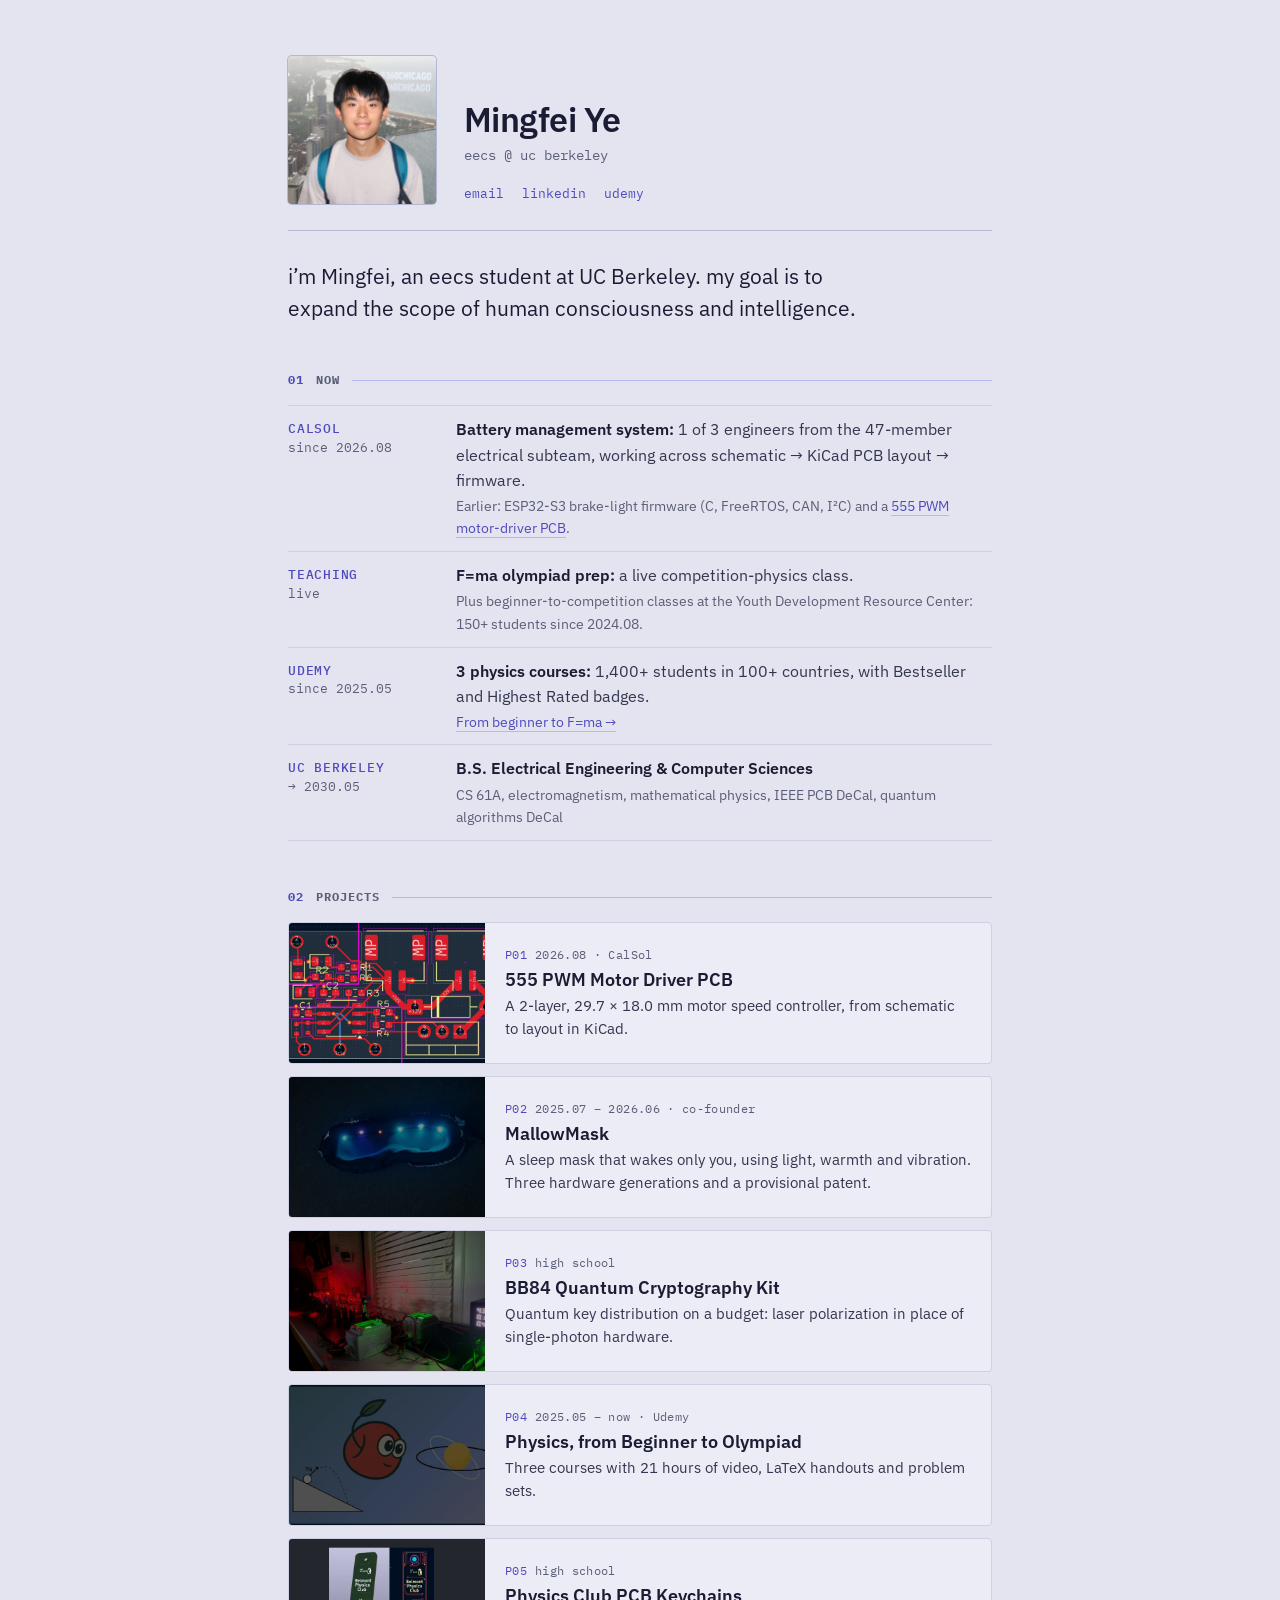
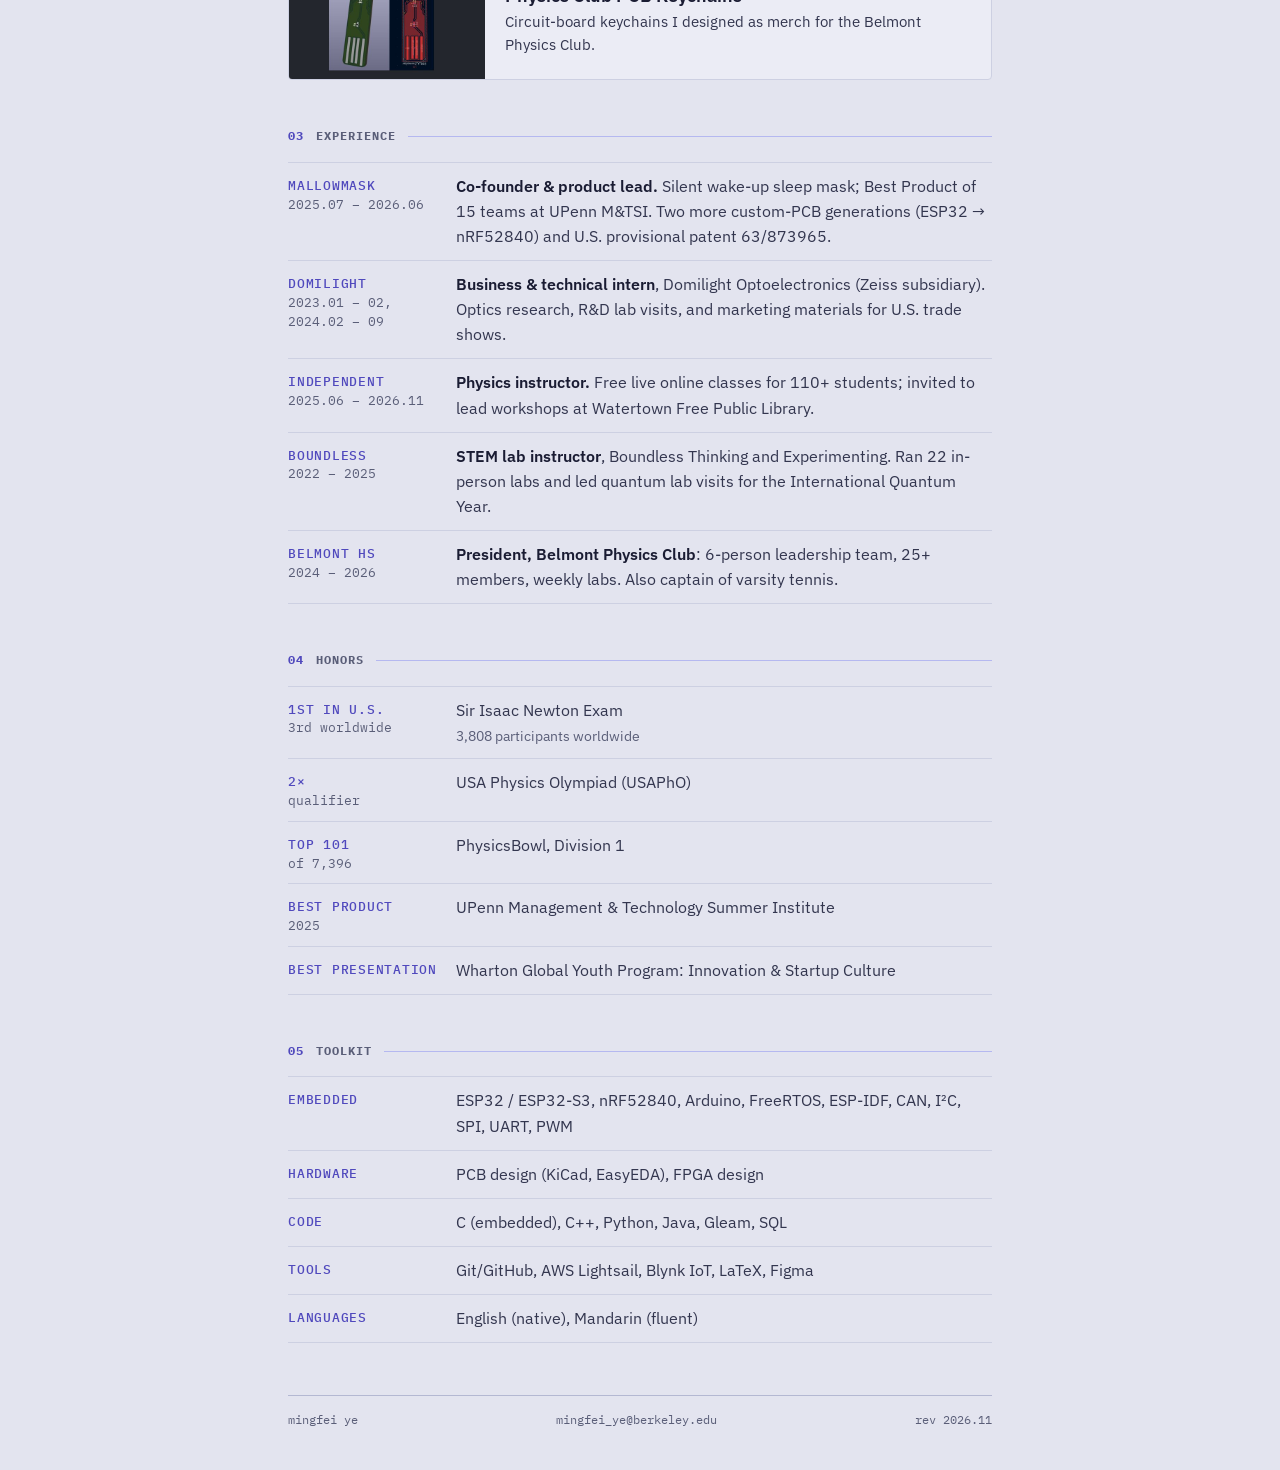
==== index.html @ 41029511 "Add static personal site for GitHub Pages. Publish the plain HTML/CSS site from the repository root," ====
<!doctype html>
<html lang="en">
<head>
<meta charset="utf-8">
<meta name="viewport" content="width=device-width, initial-scale=1">
<title>Mingfei Ye</title>
<meta name="description" content="Mingfei Ye: EECS at UC Berkeley. Building the battery management system for CalSol's solar car, and teaching competition physics.">
<link rel="icon" href="assets/favicon.svg" type="image/svg+xml">
<link rel="preconnect" href="https://fonts.googleapis.com">
<link rel="preconnect" href="https://fonts.gstatic.com" crossorigin>
<link href="https://fonts.googleapis.com/css2?family=IBM+Plex+Mono:wght@400;500&family=IBM+Plex+Sans:wght@400;600&display=swap" rel="stylesheet">
<link rel="stylesheet" href="style.css">
</head>
<body>
<main class="wrap">

  <header class="header">
    <!-- Headshot: assets/me.jpg (square). If it's missing, a neutral placeholder shows. -->
    <div class="photo" role="img" aria-label="Photo of Mingfei Ye"></div>
    <div>
      <h1 class="name">Mingfei Ye</h1>
      <div class="sub">eecs @ uc berkeley</div>
      <nav class="links" aria-label="Contact and profiles">
        <a href="mailto:mingfei_ye@berkeley.edu">email</a>
        <a href="https://www.linkedin.com/in/mingfei-ye-11903b260/" target="_blank" rel="noopener">linkedin</a>
        <a href="https://www.udemy.com/user/pushnpull2/" target="_blank" rel="noopener">udemy</a>
      </nav>
    </div>
  </header>

  <section class="intro">
    <p class="statement">i’m Mingfei, an eecs student at UC Berkeley. my goal is to expand the scope of human consciousness and intelligence.</p>
  </section>

  <h2 class="sec"><span class="n">01</span>now</h2>
  <ul class="spec">
    <li><span class="k"><b>CalSol</b>since 2026.08</span>
      <span class="v"><strong>Battery management system:</strong> 1 of 3 engineers from the 47-member electrical subteam, working across schematic → KiCad PCB layout → firmware.
      <small>Earlier: ESP32-S3 brake-light firmware (C, FreeRTOS, CAN, I²C) and a <a class="g" href="projects/calsol-motor-driver.html">555 PWM motor-driver PCB</a>.</small></span></li>
    <li><span class="k"><b>Teaching</b>live</span>
      <span class="v"><strong>F=ma olympiad prep:</strong> a live competition-physics class.
      <small>Plus beginner-to-competition classes at the Youth Development Resource Center: 150+ students since 2024.08.</small></span></li>
    <li><span class="k"><b>Udemy</b>since 2025.05</span>
      <span class="v"><strong>3 physics courses:</strong> 1,400+ students in 100+ countries, with Bestseller and Highest Rated badges.
      <small><a class="g" href="projects/physics-courses.html">From beginner to F=ma →</a></small></span></li>
    <li><span class="k"><b>UC Berkeley</b>→ 2030.05</span>
      <span class="v"><strong>B.S. Electrical Engineering &amp; Computer Sciences</strong>
      <small>CS 61A, electromagnetism, mathematical physics, IEEE PCB DeCal, quantum algorithms DeCal</small></span></li>
  </ul>

  <h2 class="sec"><span class="n">02</span>projects</h2>
  <ul class="projects">
    <li><a class="post-card" href="projects/calsol-motor-driver.html">
      <div class="post-card-media"><img src="assets/thumbs/motor-layout.jpg" alt="KiCad layout of a 555 PWM motor driver board" loading="lazy"></div>
      <div class="post-card-body">
        <p class="post-card-meta"><span class="ref">P01</span>2026.08 · CalSol</p>
        <h3 class="post-card-title">555 PWM Motor Driver PCB</h3>
        <p class="post-card-desc">A 2-layer, 29.7 × 18.0 mm motor speed controller, from schematic to layout in KiCad.</p>
      </div></a></li>
    <li><a class="post-card" href="projects/mallowmask.html">
      <div class="post-card-media"><img src="assets/thumbs/mallowmask.jpg" alt="MallowMask sleep mask glowing in the dark" loading="lazy"></div>
      <div class="post-card-body">
        <p class="post-card-meta"><span class="ref">P02</span>2025.07 – 2026.06 · co-founder</p>
        <h3 class="post-card-title">MallowMask</h3>
        <p class="post-card-desc">A sleep mask that wakes only you, using light, warmth and vibration. Three hardware generations and a provisional patent.</p>
      </div></a></li>
    <li><a class="post-card" href="projects/bb84-quantum-kit.html">
      <div class="post-card-media"><img src="assets/thumbs/bb84.jpg" alt="Laser optics setup in a dark room" loading="lazy"></div>
      <div class="post-card-body">
        <p class="post-card-meta"><span class="ref">P03</span>high school</p>
        <h3 class="post-card-title">BB84 Quantum Cryptography Kit</h3>
        <p class="post-card-desc">Quantum key distribution on a budget: laser polarization in place of single-photon hardware.</p>
      </div></a></li>
    <li><a class="post-card" href="projects/physics-courses.html">
      <div class="post-card-media"><img src="assets/thumbs/courses.jpg" alt="Illustration from a physics course" loading="lazy"></div>
      <div class="post-card-body">
        <p class="post-card-meta"><span class="ref">P04</span>2025.05 – now · Udemy</p>
        <h3 class="post-card-title">Physics, from Beginner to Olympiad</h3>
        <p class="post-card-desc">Three courses with 21 hours of video, LaTeX handouts and problem sets.</p>
      </div></a></li>
    <li><a class="post-card" href="projects/pcb-keychains.html">
      <div class="post-card-media"><img src="assets/thumbs/keychain.jpg" alt="Two PCB keychain designs" loading="lazy"></div>
      <div class="post-card-body">
        <p class="post-card-meta"><span class="ref">P05</span>high school</p>
        <h3 class="post-card-title">Physics Club PCB Keychains</h3>
        <p class="post-card-desc">Circuit-board keychains I designed as merch for the Belmont Physics Club.</p>
      </div></a></li>
  </ul>

  <h2 class="sec"><span class="n">03</span>experience</h2>
  <ul class="spec">
    <li><span class="k"><b>MallowMask</b>2025.07 – 2026.06</span>
      <span class="v"><strong>Co-founder &amp; product lead.</strong> Silent wake-up sleep mask; Best Product of 15 teams at UPenn M&amp;TSI. Two more custom-PCB generations (ESP32 → nRF52840) and U.S. provisional patent 63/873965.</span></li>
    <li><span class="k"><b>Domilight</b>2023.01 – 02, 2024.02 – 09</span>
      <span class="v"><strong>Business &amp; technical intern</strong>, Domilight Optoelectronics (Zeiss subsidiary). Optics research, R&amp;D lab visits, and marketing materials for U.S. trade shows.</span></li>
    <li><span class="k"><b>Independent</b>2025.06 – 2026.11</span>
      <span class="v"><strong>Physics instructor.</strong> Free live online classes for 110+ students; invited to lead workshops at Watertown Free Public Library.</span></li>
    <li><span class="k"><b>Boundless</b>2022 – 2025</span>
      <span class="v"><strong>STEM lab instructor</strong>, Boundless Thinking and Experimenting. Ran 22 in-person labs and led quantum lab visits for the International Quantum Year.</span></li>
    <li><span class="k"><b>Belmont HS</b>2024 – 2026</span>
      <span class="v"><strong>President, Belmont Physics Club</strong>: 6-person leadership team, 25+ members, weekly labs. Also captain of varsity tennis.</span></li>
  </ul>

  <h2 class="sec"><span class="n">04</span>honors</h2>
  <ul class="spec">
    <li><span class="k"><b>1st in U.S.</b>3rd worldwide</span><span class="v">Sir Isaac Newton Exam <small>3,808 participants worldwide</small></span></li>
    <li><span class="k"><b>2×</b>qualifier</span><span class="v">USA Physics Olympiad (USAPhO)</span></li>
    <li><span class="k"><b>Top 101</b>of 7,396</span><span class="v">PhysicsBowl, Division 1</span></li>
    <li><span class="k"><b>Best product</b>2025</span><span class="v">UPenn Management &amp; Technology Summer Institute</span></li>
    <li><span class="k"><b>Best presentation</b></span><span class="v">Wharton Global Youth Program: Innovation &amp; Startup Culture</span></li>
  </ul>

  <h2 class="sec"><span class="n">05</span>toolkit</h2>
  <ul class="spec">
    <li><span class="k"><b>Embedded</b></span><span class="v">ESP32 / ESP32-S3, nRF52840, Arduino, FreeRTOS, ESP-IDF, CAN, I²C, SPI, UART, PWM</span></li>
    <li><span class="k"><b>Hardware</b></span><span class="v">PCB design (KiCad, EasyEDA), FPGA design</span></li>
    <li><span class="k"><b>Code</b></span><span class="v">C (embedded), C++, Python, Java, Gleam, SQL</span></li>
    <li><span class="k"><b>Tools</b></span><span class="v">Git/GitHub, AWS Lightsail, Blynk IoT, LaTeX, Figma</span></li>
    <li><span class="k"><b>Languages</b></span><span class="v">English (native), Mandarin (fluent)</span></li>
  </ul>

  <footer class="footer"><span>mingfei ye</span><a href="mailto:mingfei_ye@berkeley.edu">mingfei_ye@berkeley.edu</a><span>rev 2026.11</span></footer>
</main>
</body>
</html>
---- style.css ----
/* Mingfei Ye: soft indigo-gray paper + ink, indigo accent, mono labels like a schematic title block. */
:root{
  /* one cool indigo hue family (~235–245°): indigo-tinted neutrals + deep indigo accent. Refs in notes.md */
  --paper:#e3e4ef; --card:#ebecf5; --well:#d4d6e6;
  --ink:#1a1c33; --text:#33364f; --muted:#5a5e78; --rule:#cdd0e2; --rule-strong:#b4b8d2;
  --purple:#5049bd; --lilac:#8f93e0; --lilac-light:#b5b8f0; --lilac-soft:#d6d8f5;
  --sans:"IBM Plex Sans",-apple-system,BlinkMacSystemFont,"Segoe UI",sans-serif;
  --mono:"IBM Plex Mono",ui-monospace,SFMono-Regular,Menlo,monospace;
}
*{box-sizing:border-box;margin:0;padding:0}
html{-webkit-text-size-adjust:100%}
body{background:var(--paper);color:var(--text);font-family:var(--sans);font-size:16px;line-height:1.62;-webkit-font-smoothing:antialiased}
a{color:inherit;text-decoration:none}
img{display:block;max-width:100%}
.wrap{max-width:760px;margin:0 auto;padding:56px 28px 40px}
.mono{font-family:var(--mono)}
.g{color:var(--purple)}
a.g{border-bottom:1px solid var(--lilac-light)}
a.g:hover{border-bottom-color:var(--purple)}

/* header: photo + title block */
.header{display:grid;grid-template-columns:148px 1fr;gap:28px;align-items:end;padding-bottom:26px;border-bottom:1px solid var(--rule-strong)}
.photo{width:148px;height:148px;border-radius:4px;background:var(--well) url("assets/placeholder.svg") center/cover;background-image:url("assets/me.jpg"),url("assets/placeholder.svg");background-size:cover;background-position:center 30%;box-shadow:0 0 0 1px var(--rule-strong)}
.name{font-size:34px;font-weight:600;color:var(--ink);letter-spacing:-.015em;line-height:1.1}
.sub{font-family:var(--mono);font-size:14px;color:var(--muted);margin-top:6px}
.links{display:flex;flex-wrap:wrap;gap:6px 18px;margin-top:16px;font-family:var(--mono);font-size:13px}
.links a{color:var(--purple)}
.links a:hover{text-decoration:underline;text-underline-offset:3px}

/* section labels */
.sec{display:flex;align-items:baseline;gap:12px;margin:46px 0 16px;font-family:var(--mono);font-size:12px;letter-spacing:.08em;text-transform:uppercase;color:var(--muted)}
.sec .n{color:var(--purple)}
.sec::after{content:"";flex:1;border-top:1px solid var(--lilac-light);transform:translateY(-3px)}

.intro{margin-top:26px;font-size:17px;color:var(--text)}
.intro p{margin-bottom:14px}
.intro strong{color:var(--ink);font-weight:600}

/* figure */
figure{margin:28px 0}
figure img{border-radius:4px;margin:0 auto}
figcaption{font-family:var(--mono);font-size:12px;color:var(--muted);margin-top:8px}
.intro-photo{display:grid;grid-template-columns:minmax(0,440px) 1fr;gap:18px;align-items:end;margin:26px 0 8px}
.intro-photo img{width:100%;height:auto;margin:0;box-shadow:0 0 0 1px var(--rule-strong),0 6px 18px -10px rgba(26,28,51,.35)}
.intro-photo figcaption{margin:0;padding-bottom:2px;border-top:1px solid var(--rule);padding-top:8px}

/* spec table (now / experience / honors / skills) */
.spec{list-style:none;border-top:1px solid var(--rule)}
.spec li{display:grid;grid-template-columns:150px 1fr;gap:18px;padding:11px 0;border-bottom:1px solid var(--rule)}
.spec .k{font-family:var(--mono);font-size:12.5px;color:var(--muted);padding-top:2px;line-height:1.5}
.spec .k b{display:block;font-weight:500;color:var(--purple);text-transform:uppercase;letter-spacing:.06em}
.spec .v{font-size:15.5px}
.spec .v strong{color:var(--ink);font-weight:600}
.spec .v small{display:block;color:var(--muted);font-size:14px;margin-top:2px}

/* projects */
.projects{list-style:none;display:flex;flex-direction:column;gap:12px}
.post-card{display:flex;background:var(--card);border:1px solid var(--rule);border-radius:4px;overflow:hidden;transition:border-color .15s,background .15s}
.post-card:hover{border-color:var(--lilac);background:#f0f1f8}
.post-card-media{flex:none;width:196px;background:var(--well)}
.post-card-media img{width:100%;height:100%;min-height:124px;object-fit:cover}
.post-card-body{padding:14px 20px;display:flex;flex-direction:column;justify-content:center}
.post-card-meta{font-family:var(--mono);font-size:11.5px;color:var(--muted);letter-spacing:.03em}
.post-card-meta .ref{color:var(--purple);margin-right:8px}
.post-card-title{font-size:18px;font-weight:600;color:var(--ink);margin:3px 0 4px;line-height:1.3}
.post-card-desc{font-size:15px;color:var(--text);line-height:1.5}

/* footer */
.footer{display:flex;justify-content:space-between;flex-wrap:wrap;gap:8px 16px;margin-top:52px;padding-top:14px;border-top:1px solid var(--rule-strong);font-family:var(--mono);font-size:12px;color:var(--muted)}

/* project pages */
.topbar{display:flex;justify-content:space-between;font-family:var(--mono);font-size:13px;color:var(--muted);padding-bottom:12px;border-bottom:1px solid var(--rule);margin-bottom:36px}
.topbar a:hover{color:var(--purple)}
.post-meta-top{font-family:var(--mono);font-size:12px;color:var(--purple);letter-spacing:.06em;text-transform:uppercase}
.post-title{font-size:34px;font-weight:600;color:var(--ink);line-height:1.15;letter-spacing:-.015em;margin-top:8px}
.post-sub{font-size:17px;color:var(--muted);margin-top:8px}
.post-meta{font-family:var(--mono);font-size:12.5px;color:var(--muted);margin-top:14px;padding-bottom:20px;border-bottom:1px solid var(--rule-strong);margin-bottom:28px}
.post-body{font-size:16.5px;line-height:1.7;counter-reset:fig}
.post-body h3{font-size:19px;font-weight:600;color:var(--ink);margin:34px 0 8px}
.post-body p{margin-bottom:15px}
.post-body ul{padding-left:20px;margin-bottom:15px}
.post-body li{margin:5px 0}
.post-body li::marker{color:var(--lilac)}
.post-body a{color:var(--purple);border-bottom:1px solid var(--lilac-light)}
.post-body strong{color:var(--ink);font-weight:600}
.post-body code{font-family:var(--mono);font-size:14px;background:var(--lilac-soft);padding:1px 6px;border-radius:3px;color:var(--ink)}
.post-body blockquote{border-left:2px solid var(--lilac);padding-left:16px;color:var(--muted);margin:20px 0}
.post-body figure{counter-increment:fig}
.post-body figcaption::before{content:"fig. " counter(fig) " — ";color:var(--purple)}
.post-body figure img{max-height:520px;width:auto;box-shadow:0 0 0 1px var(--rule)}
.post-body figure.wide img{width:100%;max-height:none}
.post-body figure:not(.wide):not(.pair) img{max-width:520px;width:100%;height:auto}
.post-body figure.pair{display:grid;grid-template-columns:1fr 1fr;gap:10px}
.post-body figure.pair img{width:100%;height:100%;max-height:300px;object-fit:cover;background:#fff}
.post-body figure.pair figcaption{grid-column:1/-1}
.video{position:relative;aspect-ratio:16/9;margin:28px 0;border-radius:4px;overflow:hidden;background:#000}
.video iframe{position:absolute;inset:0;width:100%;height:100%;border:0}
.post-links{font-family:var(--mono);font-size:13px;margin-top:30px;padding-top:14px;border-top:1px solid var(--rule)}
.post-links a{color:var(--purple);margin-right:18px}
.post-links a:hover{text-decoration:underline}
.next{font-family:var(--mono);font-size:13px;color:var(--muted);margin-top:22px}
.next a{color:var(--purple)}

@media (max-width:620px){
  .wrap{padding:36px 20px 32px}
  .header{grid-template-columns:104px 1fr;gap:18px;align-items:center}
  .photo{width:104px;height:104px}
  .name{font-size:26px}
  .sub{font-size:13px}
  .links{gap:4px 14px;font-size:12.5px}
  .intro{font-size:16px}
  .intro-photo{grid-template-columns:1fr;gap:0}
  .intro-photo figcaption{border-top:0;padding-top:8px}
  .spec li{grid-template-columns:1fr;gap:2px}
  .post-card{flex-direction:column}
  .post-card-media{width:100%;aspect-ratio:16/9}
  .post-card-media img{min-height:0}
  .post-title{font-size:27px}
  .post-body figure.pair{grid-template-columns:1fr}
}
/* v4: single-statement intro */
.intro{margin-top:30px}
.intro .statement{font-size:21px;line-height:1.5;color:var(--ink);max-width:600px;margin:0}
@media (max-width:620px){.intro{margin-top:24px}.intro .statement{font-size:18.5px}}
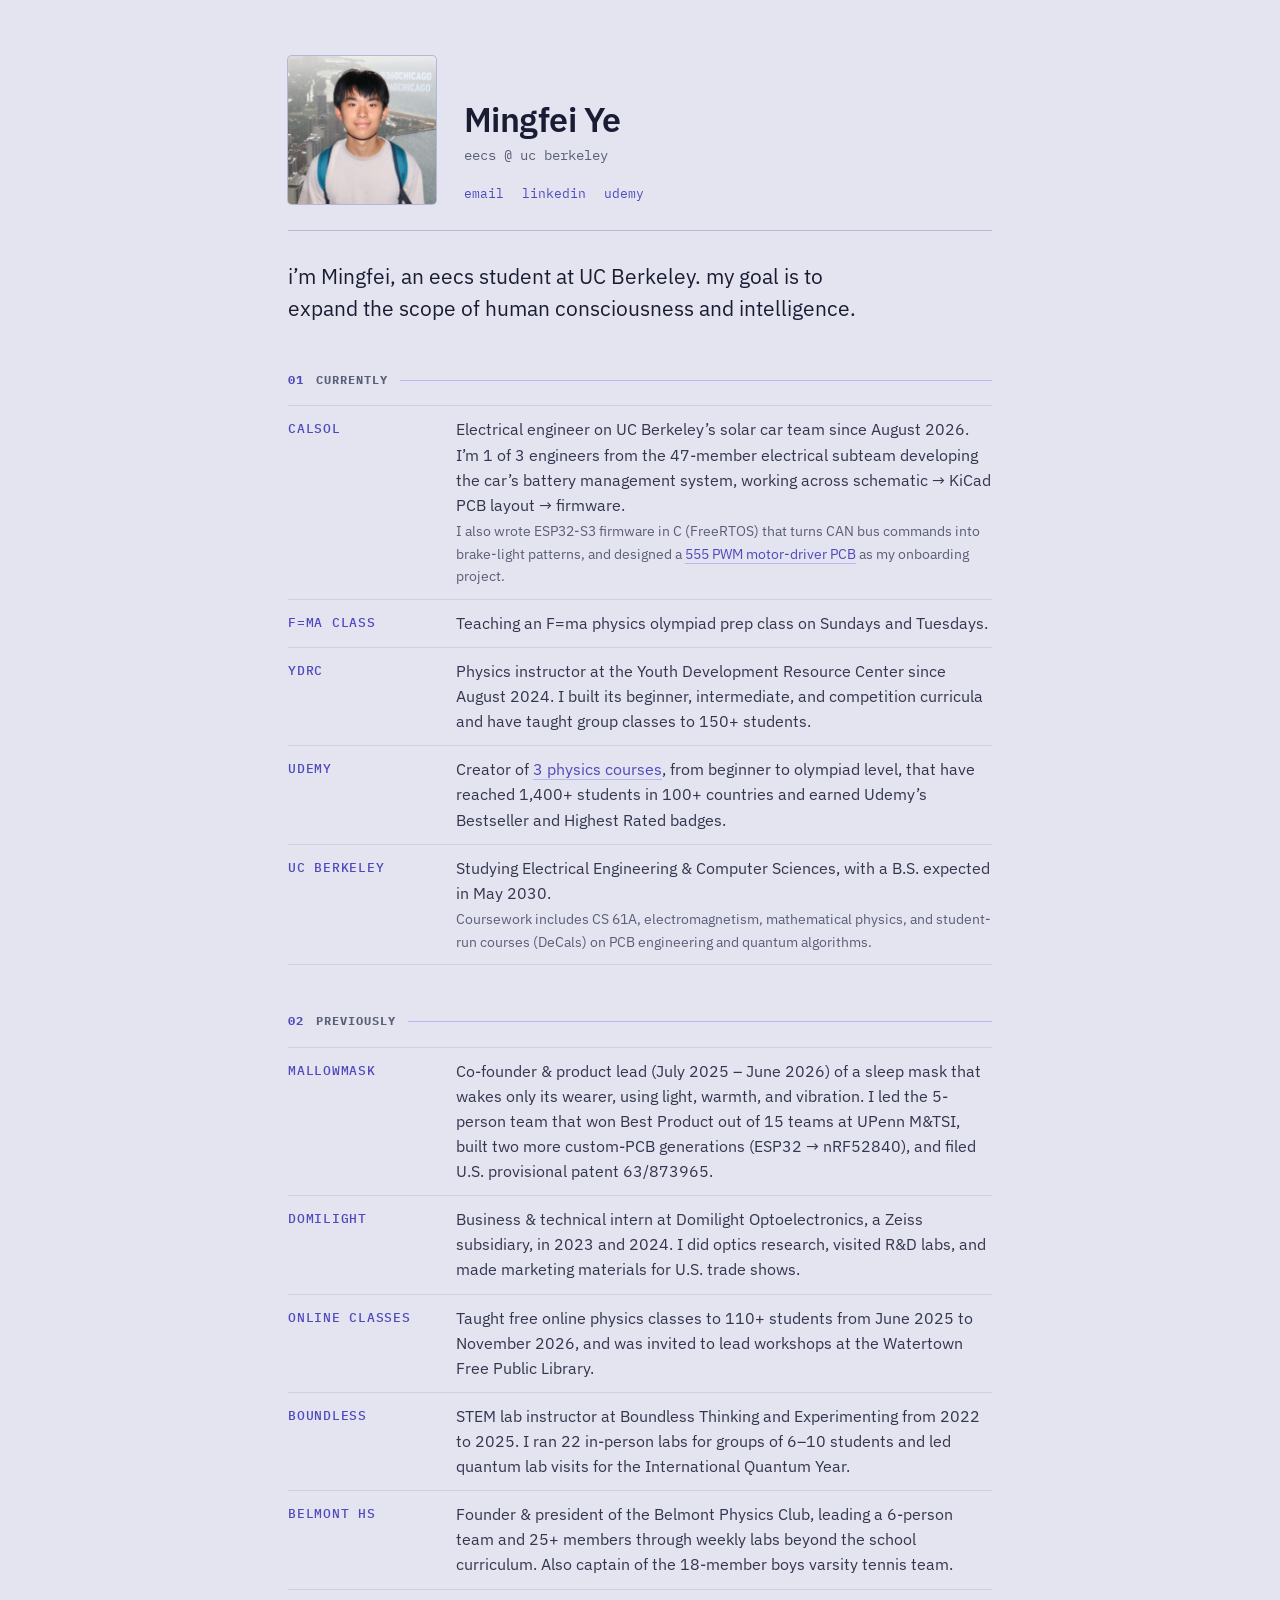
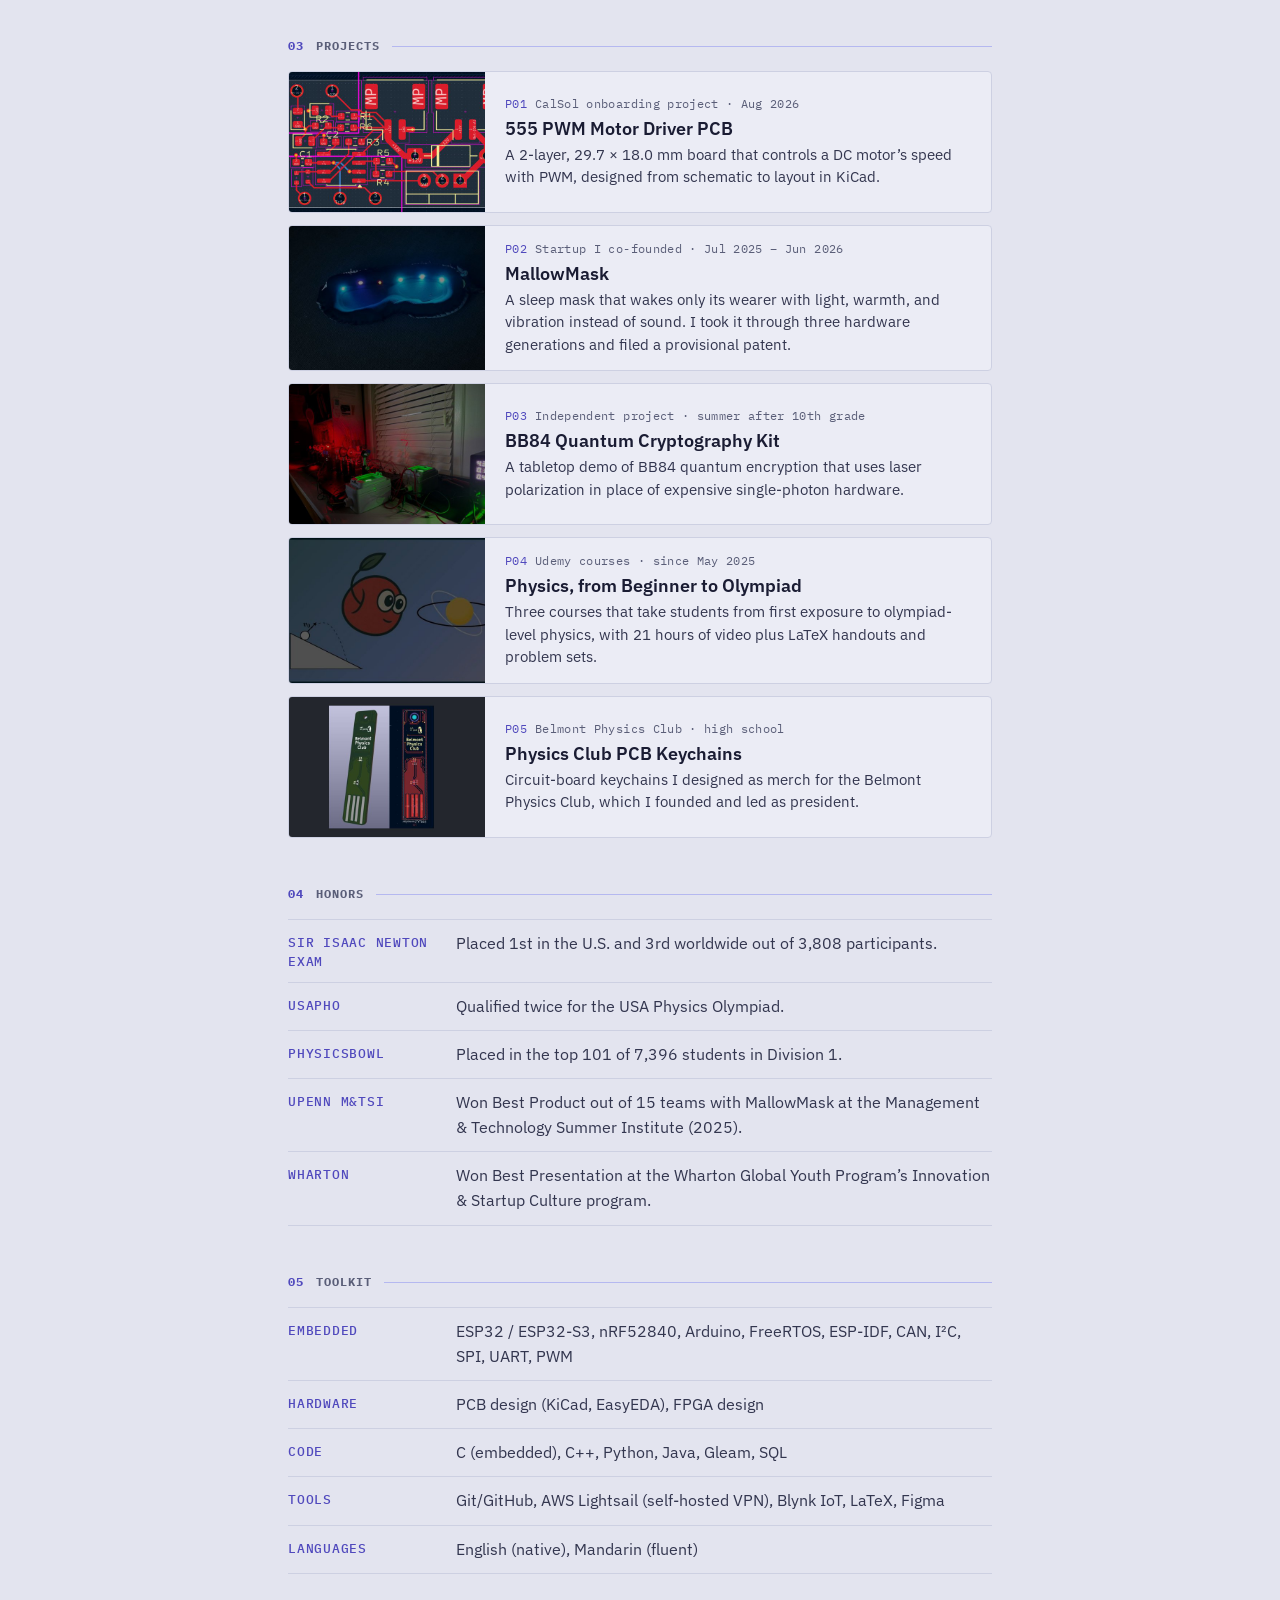
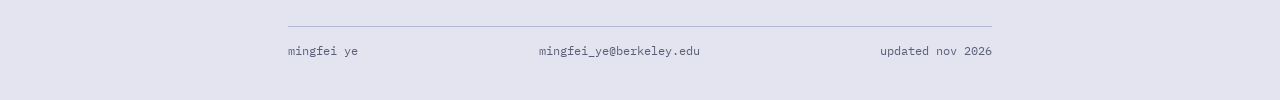
==== commit 9385d474: "Rewrite copy into currently/previously sections Co-authored-by: mingfeiye <mingfeiye@users.noreply.g" ====
--- a/index.html
+++ b/index.html
@@ -4,7 +4,7 @@
 <meta charset="utf-8">
 <meta name="viewport" content="width=device-width, initial-scale=1">
 <title>Mingfei Ye</title>
-<meta name="description" content="Mingfei Ye: EECS at UC Berkeley. Building the battery management system for CalSol's solar car, and teaching competition physics.">
+<meta name="description" content="Mingfei Ye, an EECS student at UC Berkeley. Developing the battery management system for CalSol's solar car and teaching physics olympiad prep.">
 <link rel="icon" href="assets/favicon.svg" type="image/svg+xml">
 <link rel="preconnect" href="https://fonts.googleapis.com">
 <link rel="preconnect" href="https://fonts.gstatic.com" crossorigin>
@@ -22,7 +22,7 @@
       <div class="sub">eecs @ uc berkeley</div>
       <nav class="links" aria-label="Contact and profiles">
         <a href="mailto:mingfei_ye@berkeley.edu">email</a>
-        <a href="https://www.linkedin.com/in/mingfei-ye-11903b260/" target="_blank" rel="noopener">linkedin</a>
+        <a href="https://www.linkedin.com/in/mingfeiye/" target="_blank" rel="noopener">linkedin</a>
         <a href="https://www.udemy.com/user/pushnpull2/" target="_blank" rel="noopener">udemy</a>
       </nav>
     </div>
@@ -32,82 +32,82 @@
     <p class="statement">i’m Mingfei, an eecs student at UC Berkeley. my goal is to expand the scope of human consciousness and intelligence.</p>
   </section>
 
-  <h2 class="sec"><span class="n">01</span>now</h2>
+  <h2 class="sec"><span class="n">01</span>currently</h2>
   <ul class="spec">
-    <li><span class="k"><b>CalSol</b>since 2026.08</span>
-      <span class="v"><strong>Battery management system:</strong> 1 of 3 engineers from the 47-member electrical subteam, working across schematic → KiCad PCB layout → firmware.
-      <small>Earlier: ESP32-S3 brake-light firmware (C, FreeRTOS, CAN, I²C) and a <a class="g" href="projects/calsol-motor-driver.html">555 PWM motor-driver PCB</a>.</small></span></li>
-    <li><span class="k"><b>Teaching</b>live</span>
-      <span class="v"><strong>F=ma olympiad prep:</strong> a live competition-physics class.
-      <small>Plus beginner-to-competition classes at the Youth Development Resource Center: 150+ students since 2024.08.</small></span></li>
-    <li><span class="k"><b>Udemy</b>since 2025.05</span>
-      <span class="v"><strong>3 physics courses:</strong> 1,400+ students in 100+ countries, with Bestseller and Highest Rated badges.
-      <small><a class="g" href="projects/physics-courses.html">From beginner to F=ma →</a></small></span></li>
-    <li><span class="k"><b>UC Berkeley</b>→ 2030.05</span>
-      <span class="v"><strong>B.S. Electrical Engineering &amp; Computer Sciences</strong>
-      <small>CS 61A, electromagnetism, mathematical physics, IEEE PCB DeCal, quantum algorithms DeCal</small></span></li>
+    <li><span class="k"><b>CalSol</b></span>
+      <span class="v">Electrical engineer on UC Berkeley’s solar car team since August 2026. I’m 1 of 3 engineers from the 47-member electrical subteam developing the car’s battery management system, working across schematic → KiCad PCB layout → firmware.
+      <small>I also wrote ESP32-S3 firmware in C (FreeRTOS) that turns CAN bus commands into brake-light patterns, and designed a <a class="g" href="projects/calsol-motor-driver.html">555 PWM motor-driver PCB</a> as my onboarding project.</small></span></li>
+    <li><span class="k"><b>F=ma class</b></span>
+      <span class="v">Teaching an F=ma physics olympiad prep class on Sundays and Tuesdays.</span></li>
+    <li><span class="k"><b>YDRC</b></span>
+      <span class="v">Physics instructor at the Youth Development Resource Center since August 2024. I built its beginner, intermediate, and competition curricula and have taught group classes to 150+ students.</span></li>
+    <li><span class="k"><b>Udemy</b></span>
+      <span class="v">Creator of <a class="g" href="projects/physics-courses.html">3 physics courses</a>, from beginner to olympiad level, that have reached 1,400+ students in 100+ countries and earned Udemy’s Bestseller and Highest Rated badges.</span></li>
+    <li><span class="k"><b>UC Berkeley</b></span>
+      <span class="v">Studying Electrical Engineering &amp; Computer Sciences, with a B.S. expected in May 2030.
+      <small>Coursework includes CS 61A, electromagnetism, mathematical physics, and student-run courses (DeCals) on PCB engineering and quantum algorithms.</small></span></li>
   </ul>
 
-  <h2 class="sec"><span class="n">02</span>projects</h2>
+  <h2 class="sec"><span class="n">02</span>previously</h2>
+  <ul class="spec">
+    <li><span class="k"><b>MallowMask</b></span>
+      <span class="v">Co-founder &amp; product lead (July 2025 – June 2026) of a sleep mask that wakes only its wearer, using light, warmth, and vibration. I led the 5-person team that won Best Product out of 15 teams at UPenn M&amp;TSI, built two more custom-PCB generations (ESP32 → nRF52840), and filed U.S. provisional patent 63/873965.</span></li>
+    <li><span class="k"><b>Domilight</b></span>
+      <span class="v">Business &amp; technical intern at Domilight Optoelectronics, a Zeiss subsidiary, in 2023 and 2024. I did optics research, visited R&amp;D labs, and made marketing materials for U.S. trade shows.</span></li>
+    <li><span class="k"><b>Online classes</b></span>
+      <span class="v">Taught free online physics classes to 110+ students from June 2025 to November 2026, and was invited to lead workshops at the Watertown Free Public Library.</span></li>
+    <li><span class="k"><b>Boundless</b></span>
+      <span class="v">STEM lab instructor at Boundless Thinking and Experimenting from 2022 to 2025. I ran 22 in-person labs for groups of 6–10 students and led quantum lab visits for the International Quantum Year.</span></li>
+    <li><span class="k"><b>Belmont HS</b></span>
+      <span class="v">Founder &amp; president of the Belmont Physics Club, leading a 6-person team and 25+ members through weekly labs beyond the school curriculum. Also captain of the 18-member boys varsity tennis team.</span></li>
+  </ul>
+
+  <h2 class="sec"><span class="n">03</span>projects</h2>
   <ul class="projects">
     <li><a class="post-card" href="projects/calsol-motor-driver.html">
       <div class="post-card-media"><img src="assets/thumbs/motor-layout.jpg" alt="KiCad layout of a 555 PWM motor driver board" loading="lazy"></div>
       <div class="post-card-body">
-        <p class="post-card-meta"><span class="ref">P01</span>2026.08 · CalSol</p>
+        <p class="post-card-meta"><span class="ref">P01</span>CalSol onboarding project · Aug 2026</p>
         <h3 class="post-card-title">555 PWM Motor Driver PCB</h3>
-        <p class="post-card-desc">A 2-layer, 29.7 × 18.0 mm motor speed controller, from schematic to layout in KiCad.</p>
+        <p class="post-card-desc">A 2-layer, 29.7 × 18.0 mm board that controls a DC motor’s speed with PWM, designed from schematic to layout in KiCad.</p>
       </div></a></li>
     <li><a class="post-card" href="projects/mallowmask.html">
       <div class="post-card-media"><img src="assets/thumbs/mallowmask.jpg" alt="MallowMask sleep mask glowing in the dark" loading="lazy"></div>
       <div class="post-card-body">
-        <p class="post-card-meta"><span class="ref">P02</span>2025.07 – 2026.06 · co-founder</p>
+        <p class="post-card-meta"><span class="ref">P02</span>Startup I co-founded · Jul 2025 – Jun 2026</p>
         <h3 class="post-card-title">MallowMask</h3>
-        <p class="post-card-desc">A sleep mask that wakes only you, using light, warmth and vibration. Three hardware generations and a provisional patent.</p>
+        <p class="post-card-desc">A sleep mask that wakes only its wearer with light, warmth, and vibration instead of sound. I took it through three hardware generations and filed a provisional patent.</p>
       </div></a></li>
     <li><a class="post-card" href="projects/bb84-quantum-kit.html">
       <div class="post-card-media"><img src="assets/thumbs/bb84.jpg" alt="Laser optics setup in a dark room" loading="lazy"></div>
       <div class="post-card-body">
-        <p class="post-card-meta"><span class="ref">P03</span>high school</p>
+        <p class="post-card-meta"><span class="ref">P03</span>Independent project · summer after 10th grade</p>
         <h3 class="post-card-title">BB84 Quantum Cryptography Kit</h3>
-        <p class="post-card-desc">Quantum key distribution on a budget: laser polarization in place of single-photon hardware.</p>
+        <p class="post-card-desc">A tabletop demo of BB84 quantum encryption that uses laser polarization in place of expensive single-photon hardware.</p>
       </div></a></li>
     <li><a class="post-card" href="projects/physics-courses.html">
       <div class="post-card-media"><img src="assets/thumbs/courses.jpg" alt="Illustration from a physics course" loading="lazy"></div>
       <div class="post-card-body">
-        <p class="post-card-meta"><span class="ref">P04</span>2025.05 – now · Udemy</p>
+        <p class="post-card-meta"><span class="ref">P04</span>Udemy courses · since May 2025</p>
         <h3 class="post-card-title">Physics, from Beginner to Olympiad</h3>
-        <p class="post-card-desc">Three courses with 21 hours of video, LaTeX handouts and problem sets.</p>
+        <p class="post-card-desc">Three courses that take students from first exposure to olympiad-level physics, with 21 hours of video plus LaTeX handouts and problem sets.</p>
       </div></a></li>
     <li><a class="post-card" href="projects/pcb-keychains.html">
       <div class="post-card-media"><img src="assets/thumbs/keychain.jpg" alt="Two PCB keychain designs" loading="lazy"></div>
       <div class="post-card-body">
-        <p class="post-card-meta"><span class="ref">P05</span>high school</p>
+        <p class="post-card-meta"><span class="ref">P05</span>Belmont Physics Club · high school</p>
         <h3 class="post-card-title">Physics Club PCB Keychains</h3>
-        <p class="post-card-desc">Circuit-board keychains I designed as merch for the Belmont Physics Club.</p>
+        <p class="post-card-desc">Circuit-board keychains I designed as merch for the Belmont Physics Club, which I founded and led as president.</p>
       </div></a></li>
-  </ul>
-
-  <h2 class="sec"><span class="n">03</span>experience</h2>
-  <ul class="spec">
-    <li><span class="k"><b>MallowMask</b>2025.07 – 2026.06</span>
-      <span class="v"><strong>Co-founder &amp; product lead.</strong> Silent wake-up sleep mask; Best Product of 15 teams at UPenn M&amp;TSI. Two more custom-PCB generations (ESP32 → nRF52840) and U.S. provisional patent 63/873965.</span></li>
-    <li><span class="k"><b>Domilight</b>2023.01 – 02, 2024.02 – 09</span>
-      <span class="v"><strong>Business &amp; technical intern</strong>, Domilight Optoelectronics (Zeiss subsidiary). Optics research, R&amp;D lab visits, and marketing materials for U.S. trade shows.</span></li>
-    <li><span class="k"><b>Independent</b>2025.06 – 2026.11</span>
-      <span class="v"><strong>Physics instructor.</strong> Free live online classes for 110+ students; invited to lead workshops at Watertown Free Public Library.</span></li>
-    <li><span class="k"><b>Boundless</b>2022 – 2025</span>
-      <span class="v"><strong>STEM lab instructor</strong>, Boundless Thinking and Experimenting. Ran 22 in-person labs and led quantum lab visits for the International Quantum Year.</span></li>
-    <li><span class="k"><b>Belmont HS</b>2024 – 2026</span>
-      <span class="v"><strong>President, Belmont Physics Club</strong>: 6-person leadership team, 25+ members, weekly labs. Also captain of varsity tennis.</span></li>
   </ul>
 
   <h2 class="sec"><span class="n">04</span>honors</h2>
   <ul class="spec">
-    <li><span class="k"><b>1st in U.S.</b>3rd worldwide</span><span class="v">Sir Isaac Newton Exam <small>3,808 participants worldwide</small></span></li>
-    <li><span class="k"><b>2×</b>qualifier</span><span class="v">USA Physics Olympiad (USAPhO)</span></li>
-    <li><span class="k"><b>Top 101</b>of 7,396</span><span class="v">PhysicsBowl, Division 1</span></li>
-    <li><span class="k"><b>Best product</b>2025</span><span class="v">UPenn Management &amp; Technology Summer Institute</span></li>
-    <li><span class="k"><b>Best presentation</b></span><span class="v">Wharton Global Youth Program: Innovation &amp; Startup Culture</span></li>
+    <li><span class="k"><b>Sir Isaac Newton Exam</b></span><span class="v">Placed 1st in the U.S. and 3rd worldwide out of 3,808 participants.</span></li>
+    <li><span class="k"><b>USAPhO</b></span><span class="v">Qualified twice for the USA Physics Olympiad.</span></li>
+    <li><span class="k"><b>PhysicsBowl</b></span><span class="v">Placed in the top 101 of 7,396 students in Division 1.</span></li>
+    <li><span class="k"><b>UPenn M&amp;TSI</b></span><span class="v">Won Best Product out of 15 teams with MallowMask at the Management &amp; Technology Summer Institute (2025).</span></li>
+    <li><span class="k"><b>Wharton</b></span><span class="v">Won Best Presentation at the Wharton Global Youth Program’s Innovation &amp; Startup Culture program.</span></li>
   </ul>
 
   <h2 class="sec"><span class="n">05</span>toolkit</h2>
@@ -115,11 +115,11 @@
     <li><span class="k"><b>Embedded</b></span><span class="v">ESP32 / ESP32-S3, nRF52840, Arduino, FreeRTOS, ESP-IDF, CAN, I²C, SPI, UART, PWM</span></li>
     <li><span class="k"><b>Hardware</b></span><span class="v">PCB design (KiCad, EasyEDA), FPGA design</span></li>
     <li><span class="k"><b>Code</b></span><span class="v">C (embedded), C++, Python, Java, Gleam, SQL</span></li>
-    <li><span class="k"><b>Tools</b></span><span class="v">Git/GitHub, AWS Lightsail, Blynk IoT, LaTeX, Figma</span></li>
+    <li><span class="k"><b>Tools</b></span><span class="v">Git/GitHub, AWS Lightsail (self-hosted VPN), Blynk IoT, LaTeX, Figma</span></li>
     <li><span class="k"><b>Languages</b></span><span class="v">English (native), Mandarin (fluent)</span></li>
   </ul>
 
-  <footer class="footer"><span>mingfei ye</span><a href="mailto:mingfei_ye@berkeley.edu">mingfei_ye@berkeley.edu</a><span>rev 2026.11</span></footer>
+  <footer class="footer"><span>mingfei ye</span><a href="mailto:mingfei_ye@berkeley.edu">mingfei_ye@berkeley.edu</a><span>updated nov 2026</span></footer>
 </main>
 </body>
 </html>
